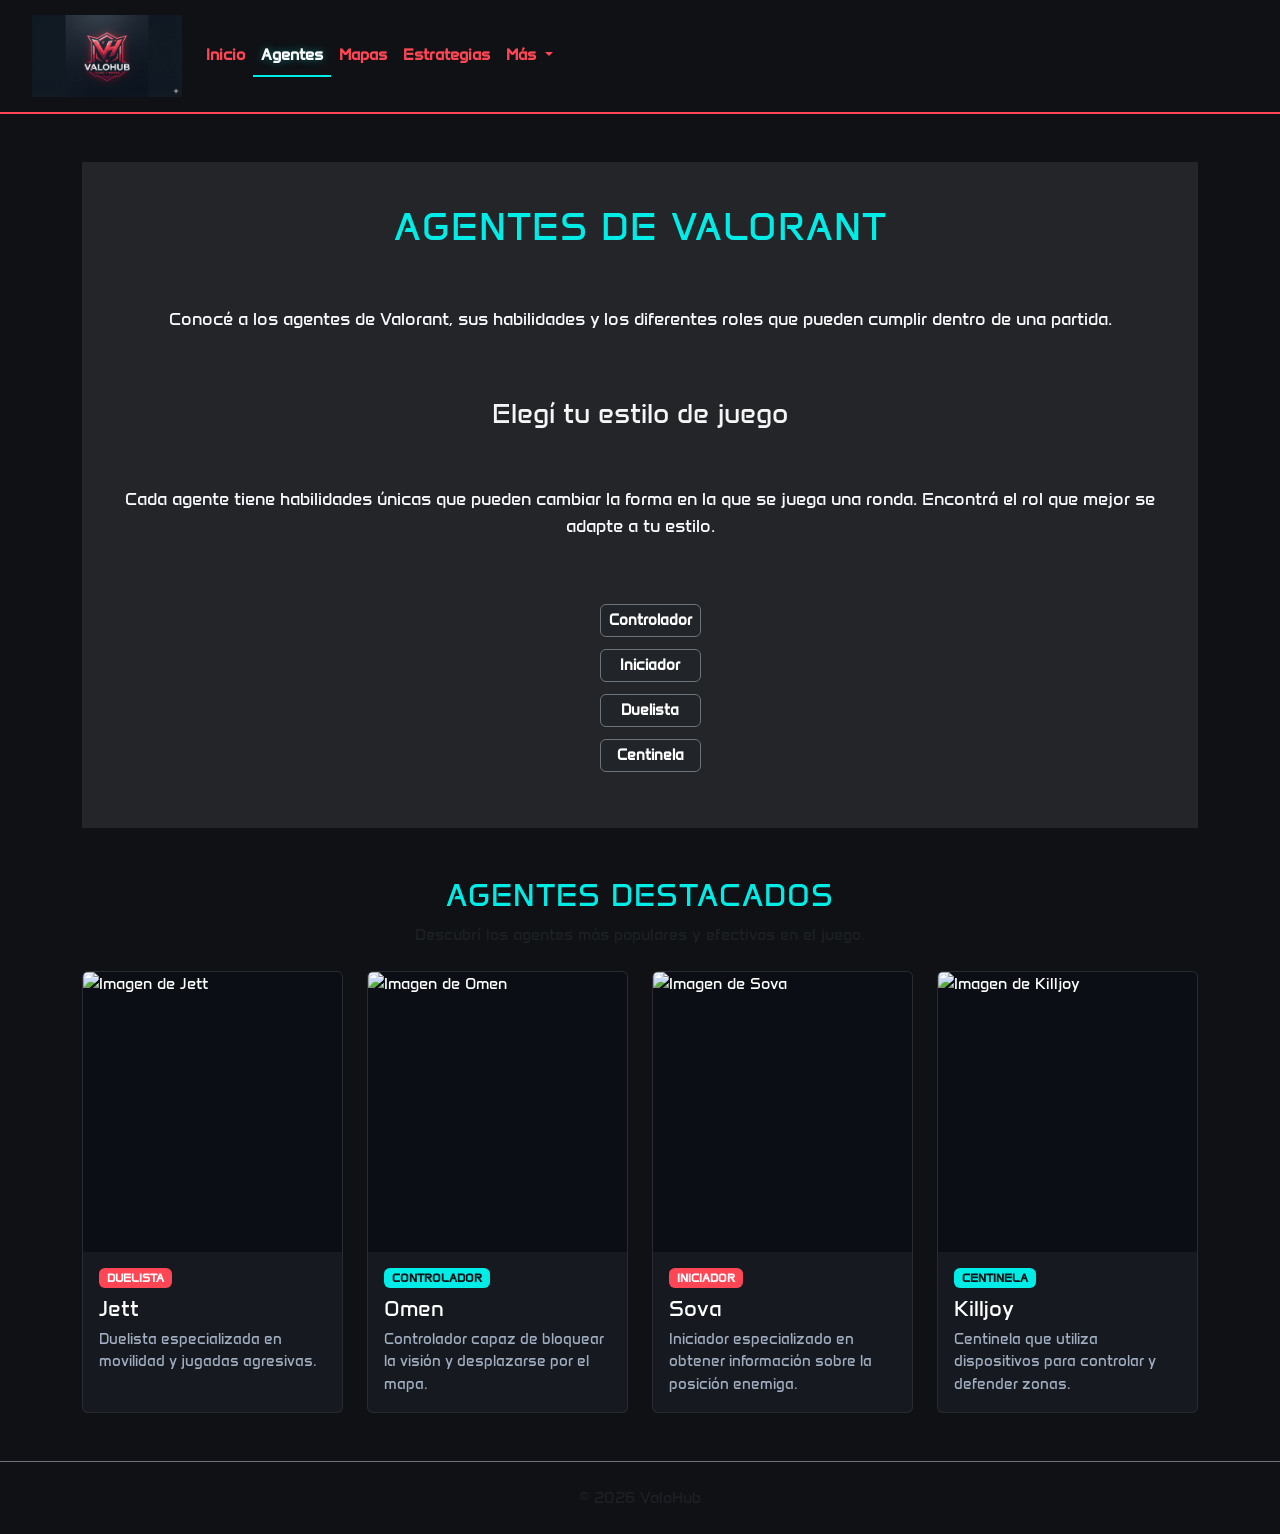
==== pages/agentes.html @ 89c1d503 "feat: entrega final Preentrega 4 ValoHub completo con Bootstrap 5 y README" ====
<!DOCTYPE html>
<html lang="es">

<head>
    <meta charset="UTF-8">
    <meta name="viewport" content="width=device-width, initial-scale=1.0">
    <title>Agentes - ValoHub</title>
    <!-- Bootstrap 5 CDN -->
    <link href="https://cdn.jsdelivr.net/npm/bootstrap@5.3.3/dist/css/bootstrap.min.css" rel="stylesheet"
        integrity="sha384-QWTKZyjpPEjISv5WaRU9OFeRpok6YctnYmDr5pNlyT2bRjXh0JMhjY6hW+ALEwIH" crossorigin="anonymous">
    <link rel="stylesheet" href="../style/style.css">
    <link rel="preconnect" href="https://fonts.googleapis.com">
    <link rel="preconnect" href="https://fonts.gstatic.com" crossorigin>
    <link href="https://fonts.googleapis.com/css2?family=Anta&display=swap" rel="stylesheet">
</head>

<body>
    <header class="encabezado">
        <nav class="navbar navbar-expand-lg">
            <div class="container-fluid">
                <a class="navbar-brand" href="../index.html">
                    <img class="logo" src="../assets/img/logopagina.jpg" alt="ValoHub logo" />
                </a>
                <button class="navbar-toggler" type="button" data-bs-toggle="collapse"
                    data-bs-target="#navbarSupportedContent" aria-controls="navbarSupportedContent"
                    aria-expanded="false" aria-label="Toggle navigation">
                    <span class="navbar-toggler-icon"></span>
                </button>
                <div class="collapse navbar-collapse" id="navbarSupportedContent">
                    <ul class="navbar-nav me-auto mb-2 mb-lg-0">
                        <li class="nav-item">
                            <a class="nav-link" href="../index.html">Inicio</a>
                        </li>
                        <li class="nav-item">
                            <a class="nav-link active" aria-current="page" href="agentes.html">Agentes</a>
                        </li>
                        <li class="nav-item">
                            <a class="nav-link" href="mapas.html">Mapas</a>
                        </li>
                        <li class="nav-item">
                            <a class="nav-link" href="estrategias.html">Estrategias</a>
                        </li>
                        <li class="nav-item dropdown">
                            <a class="nav-link dropdown-toggle" href="#" role="button" data-bs-toggle="dropdown"
                                aria-expanded="false">
                                Más
                            </a>
                            <ul class="dropdown-menu">
                                <li><a class="dropdown-item" href="#">Parches</a></li>
                                <li><a class="dropdown-item" href="#">Esports</a></li>
                                <li>
                                    <hr class="dropdown-divider">
                                </li>
                            </ul>
                        </li>
                    </ul>
                </div>
            </div>
        </nav>
    </header>

    <main class="container my-5">
        <!-- Sección de introducción -->
        <section class="contenido-principal text-center mb-5">
            <h1 class="titulo-seccion mb-3">Agentes de Valorant</h1>
            <p class="texto-introduccion text-light mb-4">Conocé a los agentes de Valorant, sus habilidades y los
                diferentes roles que pueden cumplir dentro de una partida.</p>

            <h2 class="titulo-secundario text-cyan mb-3">Elegí tu estilo de juego</h2>
            <p class="texto-introduccion text-light mb-4">Cada agente tiene habilidades únicas que pueden cambiar la
                forma en la que se juega una ronda. Encontrá el rol que mejor se adapte a tu estilo.</p>

            <ul class="list-inline lista-roles">
                <li class="list-inline-item badge bg-dark border border-secondary mx-1 p-2">Controlador</li>
                <li class="list-inline-item badge bg-dark border border-secondary mx-1 p-2">Iniciador</li>
                <li class="list-inline-item badge bg-dark border border-secondary mx-1 p-2">Duelista</li>
                <li class="list-inline-item badge bg-dark border border-secondary mx-1 p-2">Centinela</li>
            </ul>
        </section>

        <!-- Sección de Agentes Destacados con Grid y Cards -->
        <section class="agentes-destacados">
            <div class="text-center mb-4">
                <h2 class="titulo-seccion">Agentes Destacados</h2>
                <p class="text-muted">Descubrí los agentes más populares y efectivos en el juego.</p>
            </div>

            <div class="row g-4">
                <!-- Tarjeta 1: Jett -->
                <div class="col-12 col-sm-6 col-lg-3">
                    <article class="card card-valohub h-100">
                        <img src="../assets/img/jett.jpg" class="card-img-top" alt="Imagen de Jett">
                        <div class="card-body d-flex flex-column">
                            <span class="badge badge-rojo mb-2 w-auto me-auto">Duelista</span>
                            <h4 class="card-title rol-agente">Jett</h4>
                            <p class="card-text flex-grow-1">Duelista especializada en movilidad y jugadas agresivas.
                            </p>
                        </div>
                    </article>
                </div>

                <!-- Tarjeta 2: Omen -->
                <div class="col-12 col-sm-6 col-lg-3">
                    <article class="card card-valohub h-100">
                        <img src="../assets/img/omen.jpg" class="card-img-top" alt="Imagen de Omen">
                        <div class="card-body d-flex flex-column">
                            <span class="badge badge-cian mb-2 w-auto me-auto">Controlador</span>
                            <h4 class="card-title rol-agente">Omen</h4>
                            <p class="card-text flex-grow-1">Controlador capaz de bloquear la visión y desplazarse por
                                el mapa.</p>
                        </div>
                    </article>
                </div>

                <!-- Tarjeta 3: Sova -->
                <div class="col-12 col-sm-6 col-lg-3">
                    <article class="card card-valohub h-100">
                        <img src="../assets/img/sova.jpg" class="card-img-top" alt="Imagen de Sova">
                        <div class="card-body d-flex flex-column">
                            <span class="badge badge-rojo mb-2 w-auto me-auto">Iniciador</span>
                            <h4 class="card-title rol-agente">Sova</h4>
                            <p class="card-text flex-grow-1">Iniciador especializado en obtener información sobre la
                                posición enemiga.</p>
                        </div>
                    </article>
                </div>

                <!-- Tarjeta 4: Killjoy -->
                <div class="col-12 col-sm-6 col-lg-3">
                    <article class="card card-valohub h-100">
                        <img src="../assets/img/killjoy.jpg" class="card-img-top" alt="Imagen de Killjoy">
                        <div class="card-body d-flex flex-column">
                            <span class="badge badge-cian mb-2 w-auto me-auto">Centinela</span>
                            <h4 class="card-title rol-agente">Killjoy</h4>
                            <p class="card-text flex-grow-1">Centinela que utiliza dispositivos para controlar y
                                defender zonas.</p>
                        </div>
                    </article>
                </div>
            </div>
        </section>
    </main>

    <footer class="pie-pagina text-center py-4 mt-5 text-muted border-top border-secondary">
        <p class="mb-0">© 2026 ValoHub</p>
    </footer>
    <script src="https://cdn.jsdelivr.net/npm/bootstrap@5.3.3/dist/js/bootstrap.bundle.min.js"
        integrity="sha384-YvpcrYf0tY3lHB60NNkmXc5s9fDVZLESaAA55NDzOxhy9GkcIdslK1eN7N6jIeHz"
        crossorigin="anonymous"></script>
</body>

</html
---- style/style.css ----
/*estilos generales*/
* {
    margin: 0;
    padding: 0;
    box-sizing: border-box;
}

body {
    color: #F5F5F5;
    background-color: #0F1115;
    margin: 0;
}

.anta-regular {
    font-family: "Anta", sans-serif;
    font-weight: 400;
    font-style: normal;
}

body {
    font-family: "Anta", sans-serif;
    font-weight: 400;
    font-style: normal;
}
/*transiciones globales para elementos interactivos*/
a, .btn, .nav-link, .card, .dropwdown-item {
    transition: all 0.3s ease;
}
/*estilos de la barra de navegacion*/
.logo {
   max-width: 200px;
    height: auto;
}
header .navbar {
    background-color: #0F1115;
    border-bottom: 2px solid #FF4655;
    padding: 10px 20px;
}
.navbar-brand .logo {
    max-width: 150px;
    height: auto;
}
/*selectores especificos para los links del menu*/
header .navbar-nav .nav-link {
    color: #FF4655;
    font-size: 1rem; 
    font-weight: 600;
        
}
/* Contenedor del menú desplegable */
.dropdown-menu {
    background-color: #161920;
    border: 1px solid rgba(255, 70, 85, 0.4); 
    box-shadow: 0 8px 24px rgba(0, 0, 0, 0.8);
    border-radius: 8px;
    padding: 0.5rem 0;
    margin-top: 0.5rem !important; 
}

/* Opciones individuales del menú */
.dropdown-item {
    color: #E2E8F0;
    font-family: 'Anta', sans-serif;
    font-size: 0.95rem;
    padding: 0.5rem 1.2rem;
    transition: all 0.2s ease;
    text-transform: capitalize;
}

/* Estado hover*/
.dropdown-item:hover, 
.dropdown-item:focus {
    background-color: rgba(255, 70, 85, 0.2);
    color: #00ECE6;
}

/* Línea divisoria dentro del dropdown*/
.dropdown-divider {
    border-color: rgba(255, 255, 255, 0.1);
}
/*estados interactivos limpios*/
header .navbar-nav .nav-link.active {
    transform: translateY(0);
    color: #FFFFFF;
    border-bottom: 2px solid #00ECE6;
    font-weight: 700;
    text-shadow: 0 0 8px rgba(0, 236, 230, 0.4);
}

/*contenido principal*/
.contenido-principal {
    display: flex;
    flex-direction: column;
    align-items: center;
    padding: 40px;
    gap: 40px;
    background-color: #232529;
}

.carousel {
    width: 100vw;              
    position: relative;
    left: 50%;
    right: 50%;
    margin-left: -50vw;       
    margin-right: -50vw;
    margin-top: 0;            
    margin-bottom: 3rem;      
    border-radius: 0;         
    overflow: hidden;
    box-shadow: 0 10px 30px rgba(0, 0, 0, 0.9);
    border-bottom: 3px solid #FF4655; 
}

.carousel-item {
    height: 520px;            
    background-color: #0F1115;
    position: relative;
}


.carousel-item::after {
    content: '';
    position: absolute;
    inset: 0;
    background: rgba(15, 17, 21, 0.5);
    z-index: 1;
}

.carousel-img {
    height: 100%;
    width: 100%;
    object-fit: cover;
    object-position: center;
}

.carousel .carousel-caption {
    z-index: 2;
    top: 50%;
    left: 50%;
    bottom: auto;
    transform: translate(-50%, -50%);
    width: 80%;
    padding: 0;
    font-family: 'Anta', sans-serif;
    text-align: center;
}

.carousel .carousel-caption h5 {
    color: #FFFFFF;
    font-size: 3.5rem;
    font-weight: 900;
    text-transform: uppercase;
    letter-spacing: 2px;
    line-height: 1.1;
    margin-bottom: 1rem;
    text-shadow: 0 4px 15px rgba(0, 0, 0, 0.9);
}

.carousel .carousel-caption p {
    color: #E2E8F0;
    font-size: 1.2rem;
    font-weight: 600;
    text-transform: uppercase;
    letter-spacing: 1px;
    text-shadow: 0 2px 8px rgba(0, 0, 0, 0.9);
    margin-bottom: 0;
}

/* Controles e indicadores */
.carousel-control-prev, 
.carousel-control-next {
    width: 7%;
    transition: background-color 0.3s ease;
    z-index: 3;
}

.carousel-control-prev:hover, 
.carousel-control-next:hover {
    background: rgba(255, 70, 85, 0.25);
}

.carousel-indicators {
    z-index: 3;
    bottom: 1.5rem;
}
/*contenido principal*/
.titulo-seccion {
    font-family: 'Anta', sans-serif;
    color: #00ECE6;
    text-transform: uppercase;
    letter-spacing: 1px;
}

/* Estilo para las Cards */
.card-valohub {
    background-color: #161920;
    border: 1px solid rgba(255, 255, 255, 0.08);
    color: #FFFFFF;
    transition: transform 0.3s ease, border-color 0.3s ease, box-shadow 0.3s ease;
}

.card-valohub:hover {
    transform: translateY(-5px); /* Efecto de elevación al pasar el mouse */
    border-color: #FF4655;
    box-shadow: 0 8px 20px rgba(255, 70, 85, 0.25);
}

.card-valohub .card-img-top {
    height: 280px;
    object-fit: cover;
    object-position: center top;
    background-color: #0B0E14;
}

.card-valohub .card-title {
    font-family: 'Anta', sans-serif;
    color: #FFFFFF;
}

.card-valohub .card-text {
    color: #A0AEC0;
    font-size: 0.95rem;
}

/* Badges / Etiquetas */
.badge-rojo {
    background-color: #FF4655;
    color: #FFF;
    font-size: 0.75rem;
    text-transform: uppercase;
}

.badge-cian {
    background-color: #00ECE6;
    color: #0F1115;
    font-size: 0.75rem;
    text-transform: uppercase;
    font-weight: bold;
}

/* Botones con estilo */
.btn-valohub {
    background-color: transparent;
    border: 1px solid #00ECE6;
    color: #00ECE6;
    font-family: 'Anta', sans-serif;
    text-transform: uppercase;
    transition: all 0.3s ease;
}

.btn-valohub:hover {
    background-color: #00ECE6;
    color: #0F1115;
    box-shadow: 0 0 12px rgba(0, 236, 230, 0.4);
}

.btn-valohub-rojo {
    background-color: #FF4655;
    color: #FFFFFF;
    font-family: 'Anta', sans-serif;
    text-transform: uppercase;
    border: none;
    transition: all 0.3s ease;
}

.btn-valohub-rojo:hover {
    background-color: #E03E4C;
    color: #FFFFFF;
    box-shadow: 0 0 15px rgba(255, 70, 85, 0.5);
}

/* Banner de actualización */
.banner-destacado {
    background: linear-gradient(135deg, #161920 0%, #0F1115 100%);
    border: 1px solid rgba(0, 236, 230, 0.3);
}
.titulo-principal {
    font-size: 36px;
    margin-bottom: 20px;
}

.texto-introduccion {
    font-size: 18px;
    margin-bottom: 20px;
}

.titulo-secundario {
    font-size: 28px;
    margin-bottom: 15px;
}

.titulo-terciario {
    font-size: 24px;
    margin-bottom: 10px;
}

/*contenido secundario*/
.contenido-secundario {
    padding: 40px;
    background-color: #232529;
    gap: 20px;
    display: flex;
    align-items: center;
}

.contenido-secundario ul {
    list-style: disc;
    padding-left: 40px;
    display: flex;
    flex-direction: column;
    gap: 10px;
}

/*pie de pagina*/
.pie-pagina {
    background-color: #0F1115;
    color: #F5F5F5;
    text-align: center;
    padding: 40px;
    margin-top: 50px;
}

/*estilos de la pagina de agentes*/
.pagina-agentes .contenido-principal {
    display: flex;
    flex-direction: column;
    padding: 40px;
    gap: 20px;
}

.contenedor-agentes {
    display: flex;
    flex-wrap: wrap;
    gap: 20px;
}

.tarjeta-agente {
    background-color: #1A1D24;
    padding: 25px;
    border-radius: 8px;
    width: 280px;
    display: flex;
    flex-direction: column;
    box-sizing: border-box;
    justify-content: space-between;

}

.lista-roles {
    list-style: none;
    display: flex;
    flex-direction: column;
    gap: 12px;
    font-size: 20px;
    color: #FF4655;
    padding-left: 20px;
}

.imagen-agente {
    width: 100%;
    height: 250px;
    object-fit: contain;
    /*esto lo tuve que buscar en oogle para poder ajustar las imagenes que todas tenian diferentes tamaños, aprendi algo nuevo por lo menos (pd:me dio dolores de cabeza) */
    border-radius: 4px;
}

.rol-agente {
    font-size: 22px;
    margin-bottom: 5px;
    color: #FF4655;
}
/*estilos de la pagina de estrategias*/
.intro-estrategia {
    grid-area: estrategias;
}

.tarjeta-comunicacion {
    grid-area: comunicacion;
}

.tarjeta-control {
    grid-area: control;
}

.diagrama-tactico {
    grid-area: tactico;
    background-color: #1f2326;
    padding: 20px;
    border-radius: 8px;
    border-left: 4px solid #FF4655;
    min-width: 0;
}
.diagrama-tactico figure {
    margin: 0;
    text-align: center;
}
.diagrama-tactico img {
    width: 100%;
    max-width: 600px;
    height: auto;
    display: block;
    margin:20px auto;
    border-radius: 8px;
    border:1px solid #FF4655; 
}
.contenedor-estrategia {
    display: grid;
    grid-template-columns: 1fr;
    grid-template-areas:
        "estrategias"
        "comunicacion"
        "control"
        "tactico";
    gap: 20px;
    padding: 20px;
}

@media (min-width: 1024px) {
     .contenedor-estrategia {
        grid-template-columns: 1fr 1fr;
        grid-template-areas:
            "estrategias estrategias"
            "comunicacion control"
            "tactico tactico";
    }
}
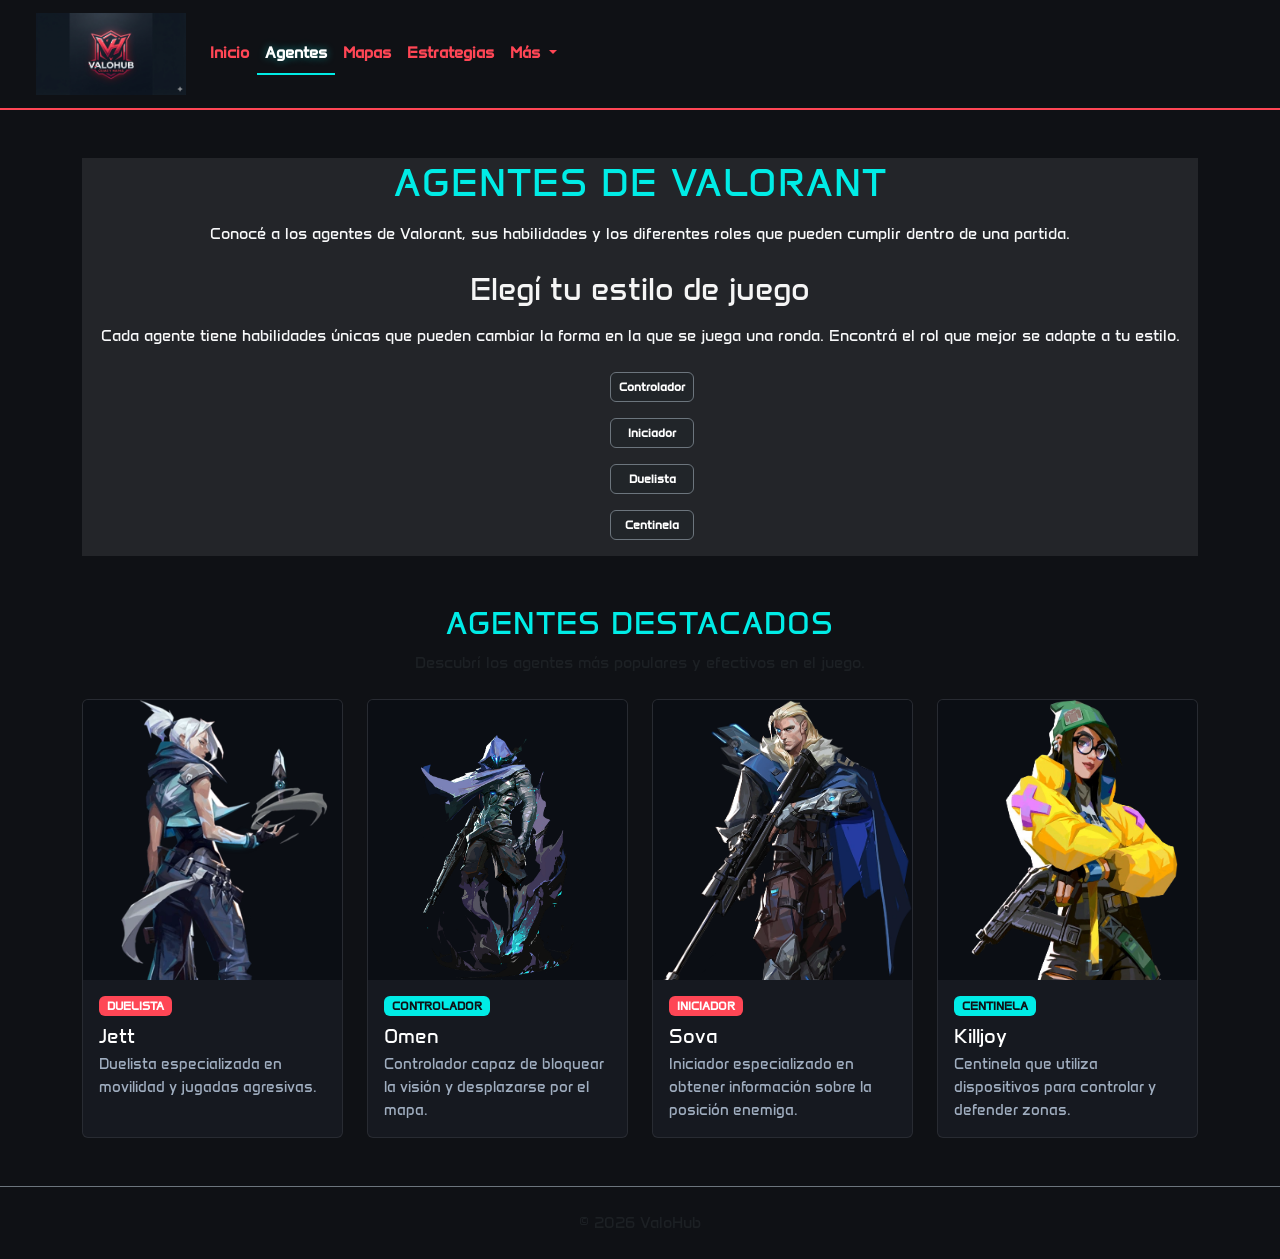
==== commit 3afe837d: "corrijo rutas html" ====
--- a/pages/agentes.html
+++ b/pages/agentes.html
@@ -4,10 +4,14 @@
 <head>
     <meta charset="UTF-8">
     <meta name="viewport" content="width=device-width, initial-scale=1.0">
-    <title>Agentes - ValoHub</title>
-    <!-- Bootstrap 5 CDN -->
-    <link href="https://cdn.jsdelivr.net/npm/bootstrap@5.3.3/dist/css/bootstrap.min.css" rel="stylesheet"
-        integrity="sha384-QWTKZyjpPEjISv5WaRU9OFeRpok6YctnYmDr5pNlyT2bRjXh0JMhjY6hW+ALEwIH" crossorigin="anonymous">
+    <meta name="keywords"
+        content="notas de parche, patch notes valorant, balance de agentes, actualizaciones, rotación de mapas"">
+    <meta name="description"
+        content="Resumen de las notas de parche de Valorant: ajustes de balance de agentes, rotación de mapas y corrección de errores."">
+     <title>Notas de parche de Valorant: cambios y balance | ValoHub</title>
+    <link href="https://cdn.jsdelivr.net/npm/bootstrap@5.3.8/dist/css/bootstrap.min.css" rel="stylesheet"
+        integrity="sha384-sRIl4kxILFvY47J16cr9ZwB07vP4J8+LH7qKQnuqkuIAvNWLzeN8tE5YBujZqJLB" crossorigin="anonymous">
+    <link rel="stylesheet" href="https://unpkg.com/aos@next/dist/aos.css" />
     <link rel="stylesheet" href="../style/style.css">
     <link rel="preconnect" href="https://fonts.googleapis.com">
     <link rel="preconnect" href="https://fonts.gstatic.com" crossorigin>
@@ -46,8 +50,8 @@
                                 Más
                             </a>
                             <ul class="dropdown-menu">
-                                <li><a class="dropdown-item" href="#">Parches</a></li>
-                                <li><a class="dropdown-item" href="#">Esports</a></li>
+                                <li><a class="dropdown-item" href="parches.html">Parches</a></li>
+                                <li><a class="dropdown-item" href="esports.html">Esports</a></li>
                                 <li>
                                     <hr class="dropdown-divider">
                                 </li>
@@ -144,9 +148,13 @@
     <footer class="pie-pagina text-center py-4 mt-5 text-muted border-top border-secondary">
         <p class="mb-0">© 2026 ValoHub</p>
     </footer>
-    <script src="https://cdn.jsdelivr.net/npm/bootstrap@5.3.3/dist/js/bootstrap.bundle.min.js"
-        integrity="sha384-YvpcrYf0tY3lHB60NNkmXc5s9fDVZLESaAA55NDzOxhy9GkcIdslK1eN7N6jIeHz"
+    <script src="https://cdn.jsdelivr.net/npm/bootstrap@5.3.8/dist/js/bootstrap.bundle.min.js"
+        integrity="sha384-FKyoEForCGlyvwx9Hj09JcYn3nv7wiPVlz7YYwJrWVcXK/BmnVDxM+D2scQbITxI"
         crossorigin="anonymous"></script>
+    <script src="https://unpkg.com/aos@next/dist/aos.js"></script>
+    <script>
+        AOS.init();
+    </script>
 </body>
 
-</html+</html>
--- a/style/style.css
+++ b/style/style.css
@@ -1,427 +1,461 @@
-/*estilos generales*/
+@charset "UTF-8";
 * {
-    margin: 0;
-    padding: 0;
-    box-sizing: border-box;
+  margin: 0;
+  padding: 0;
+  box-sizing: border-box;
 }
 
 body {
-    color: #F5F5F5;
-    background-color: #0F1115;
-    margin: 0;
-}
-
-.anta-regular {
-    font-family: "Anta", sans-serif;
-    font-weight: 400;
-    font-style: normal;
+  color: #F5F5F5;
+  background-color: #0F1115;
+  margin: 0;
 }
 
 body {
-    font-family: "Anta", sans-serif;
-    font-weight: 400;
-    font-style: normal;
-}
-/*transiciones globales para elementos interactivos*/
-a, .btn, .nav-link, .card, .dropwdown-item {
-    transition: all 0.3s ease;
-}
-/*estilos de la barra de navegacion*/
+  font-family: "Anta", sans-serif;
+  font-weight: 400;
+  font-style: normal;
+}
+
+.titulo-seccion {
+  font-family: "Anta", sans-serif;
+  color: #00ECE6;
+  text-transform: uppercase;
+  letter-spacing: 1px;
+}
+
+/* Animación con @keyframes de más de dos pasos (Flotación) */
+@keyframes entradaSuave {
+  0% {
+    opacity: 0;
+    transform: translateY(30px);
+  }
+  50% {
+    opacity: 0.6;
+    transform: translateY(10px);
+  }
+  100% {
+    opacity: 1;
+    transform: translateY(0);
+  }
+}
+.animar-entrada {
+  animation: entradaSuave 1.2s ease-out forwards;
+}
+
+@media (prefers-reduced-motion: reduce) {
+  *,
+  *::before,
+  *::after {
+    animation-duration: 0.01ms !important;
+    animation-iteration-count: 1 !important;
+    transition-duration: 0.01ms !important;
+    scroll-behavior: auto !important;
+  }
+}
 .logo {
-   max-width: 200px;
-    height: auto;
-}
+  max-width: 200px;
+  height: auto;
+}
+
 header .navbar {
-    background-color: #0F1115;
-    border-bottom: 2px solid #FF4655;
-    padding: 10px 20px;
-}
+  background-color: #0F1115;
+  border-bottom: 2px solid #FF4655;
+  padding: 0.5rem 1.5rem;
+}
+
 .navbar-brand .logo {
-    max-width: 150px;
-    height: auto;
-}
-/*selectores especificos para los links del menu*/
+  max-width: 150px;
+  height: auto;
+}
+
+.pie-pagina {
+  background-color: #0F1115;
+  color: #F5F5F5;
+  text-align: center;
+  padding: 2.5;
+  margin-top: 3rem;
+}
+
 header .navbar-nav .nav-link {
-    color: #FF4655;
-    font-size: 1rem; 
-    font-weight: 600;
-        
-}
-/* Contenedor del menú desplegable */
+  color: #FF4655;
+  font-size: 1rem;
+  font-weight: 600;
+}
+header .navbar-nav .nav-link.active {
+  transform: translateY(0);
+  color: #FFFFFF;
+  border-bottom: 2px solid #00ECE6;
+  font-weight: 700;
+  text-shadow: 0 0 8px rgba(0, 236, 230, 0.4);
+}
+
 .dropdown-menu {
-    background-color: #161920;
-    border: 1px solid rgba(255, 70, 85, 0.4); 
-    box-shadow: 0 8px 24px rgba(0, 0, 0, 0.8);
-    border-radius: 8px;
-    padding: 0.5rem 0;
-    margin-top: 0.5rem !important; 
-}
-
-/* Opciones individuales del menú */
+  background-color: #161920;
+  border: 1px solid rgba(255, 70, 85, 0.4);
+  box-shadow: 0 8px 24px rgba(0, 0, 0, 0.8);
+  border-radius: 8px;
+  padding: 0.5rem 0;
+  margin-top: 0.5rem !important;
+}
+
 .dropdown-item {
-    color: #E2E8F0;
-    font-family: 'Anta', sans-serif;
-    font-size: 0.95rem;
-    padding: 0.5rem 1.2rem;
-    transition: all 0.2s ease;
-    text-transform: capitalize;
-}
-
-/* Estado hover*/
-.dropdown-item:hover, 
-.dropdown-item:focus {
-    background-color: rgba(255, 70, 85, 0.2);
-    color: #00ECE6;
-}
-
-/* Línea divisoria dentro del dropdown*/
+  color: #E2E8F0;
+  font-family: "Anta", sans-serif;
+  font-size: 0.95rem;
+  padding: 0.5rem 1.5rem;
+  transition: all 0.2s ease;
+  text-transform: capitalize;
+}
+.dropdown-item:hover, .dropdown-item:focus {
+  background-color: rgba(255, 70, 85, 0.2);
+  color: #00ECE6;
+}
+
 .dropdown-divider {
-    border-color: rgba(255, 255, 255, 0.1);
-}
-/*estados interactivos limpios*/
-header .navbar-nav .nav-link.active {
-    transform: translateY(0);
-    color: #FFFFFF;
-    border-bottom: 2px solid #00ECE6;
-    font-weight: 700;
-    text-shadow: 0 0 8px rgba(0, 236, 230, 0.4);
-}
-
-/*contenido principal*/
-.contenido-principal {
-    display: flex;
-    flex-direction: column;
-    align-items: center;
-    padding: 40px;
-    gap: 40px;
-    background-color: #232529;
-}
-
-.carousel {
-    width: 100vw;              
-    position: relative;
-    left: 50%;
-    right: 50%;
-    margin-left: -50vw;       
-    margin-right: -50vw;
-    margin-top: 0;            
-    margin-bottom: 3rem;      
-    border-radius: 0;         
-    overflow: hidden;
-    box-shadow: 0 10px 30px rgba(0, 0, 0, 0.9);
-    border-bottom: 3px solid #FF4655; 
-}
-
-.carousel-item {
-    height: 520px;            
-    background-color: #0F1115;
-    position: relative;
-}
-
-
-.carousel-item::after {
-    content: '';
-    position: absolute;
-    inset: 0;
-    background: rgba(15, 17, 21, 0.5);
-    z-index: 1;
-}
-
-.carousel-img {
-    height: 100%;
-    width: 100%;
-    object-fit: cover;
-    object-position: center;
-}
-
-.carousel .carousel-caption {
-    z-index: 2;
-    top: 50%;
-    left: 50%;
-    bottom: auto;
-    transform: translate(-50%, -50%);
-    width: 80%;
-    padding: 0;
-    font-family: 'Anta', sans-serif;
-    text-align: center;
-}
-
-.carousel .carousel-caption h5 {
-    color: #FFFFFF;
-    font-size: 3.5rem;
-    font-weight: 900;
-    text-transform: uppercase;
-    letter-spacing: 2px;
-    line-height: 1.1;
-    margin-bottom: 1rem;
-    text-shadow: 0 4px 15px rgba(0, 0, 0, 0.9);
-}
-
-.carousel .carousel-caption p {
-    color: #E2E8F0;
-    font-size: 1.2rem;
-    font-weight: 600;
-    text-transform: uppercase;
-    letter-spacing: 1px;
-    text-shadow: 0 2px 8px rgba(0, 0, 0, 0.9);
-    margin-bottom: 0;
-}
-
-/* Controles e indicadores */
-.carousel-control-prev, 
-.carousel-control-next {
-    width: 7%;
-    transition: background-color 0.3s ease;
-    z-index: 3;
-}
-
-.carousel-control-prev:hover, 
-.carousel-control-next:hover {
-    background: rgba(255, 70, 85, 0.25);
-}
-
-.carousel-indicators {
-    z-index: 3;
-    bottom: 1.5rem;
-}
-/*contenido principal*/
-.titulo-seccion {
-    font-family: 'Anta', sans-serif;
-    color: #00ECE6;
-    text-transform: uppercase;
-    letter-spacing: 1px;
-}
-
-/* Estilo para las Cards */
+  border-color: rgba(255, 255, 255, 0.1);
+}
+
 .card-valohub {
-    background-color: #161920;
-    border: 1px solid rgba(255, 255, 255, 0.08);
-    color: #FFFFFF;
-    transition: transform 0.3s ease, border-color 0.3s ease, box-shadow 0.3s ease;
-}
-
+  background-color: #161920;
+  border: 1px solid rgba(255, 255, 255, 0.08);
+  color: #FFFFFF;
+  transition: transform 0.3s ease-out, box-shadow 0.3s ease-out;
+}
 .card-valohub:hover {
-    transform: translateY(-5px); /* Efecto de elevación al pasar el mouse */
-    border-color: #FF4655;
-    box-shadow: 0 8px 20px rgba(255, 70, 85, 0.25);
-}
-
+  transform: translateY(-5px);
+  scale: 1.02;
+  border-color: #FF4655;
+  box-shadow: 0 8px 20px rgba(255, 70, 85, 0.25);
+}
 .card-valohub .card-img-top {
-    height: 280px;
-    object-fit: cover;
-    object-position: center top;
-    background-color: #0B0E14;
-}
-
+  height: 280px;
+  object-fit: cover;
+  object-position: center top;
+  background-color: #0B0E14;
+}
 .card-valohub .card-title {
-    font-family: 'Anta', sans-serif;
-    color: #FFFFFF;
-}
-
+  font-family: "Anta", sans-serif;
+  color: #FFFFFF;
+}
 .card-valohub .card-text {
-    color: #A0AEC0;
-    font-size: 0.95rem;
-}
-
-/* Badges / Etiquetas */
-.badge-rojo {
-    background-color: #FF4655;
-    color: #FFF;
-    font-size: 0.75rem;
-    text-transform: uppercase;
-}
-
-.badge-cian {
-    background-color: #00ECE6;
-    color: #0F1115;
-    font-size: 0.75rem;
-    text-transform: uppercase;
-    font-weight: bold;
+  color: #A0AEC0;
+  font-size: 0.95rem;
 }
 
 /* Botones con estilo */
 .btn-valohub {
-    background-color: transparent;
-    border: 1px solid #00ECE6;
-    color: #00ECE6;
-    font-family: 'Anta', sans-serif;
-    text-transform: uppercase;
-    transition: all 0.3s ease;
-}
-
+  font-family: "Anta", sans-serif;
+  text-transform: uppercase;
+  transition: transform 0.3s ease-out, box-shadow 0.3s ease-out;
+  background-color: transparent;
+  border: 1px solid #00ECE6;
+  color: #00ECE6;
+}
 .btn-valohub:hover {
-    background-color: #00ECE6;
-    color: #0F1115;
-    box-shadow: 0 0 12px rgba(0, 236, 230, 0.4);
+  background-color: #00ECE6;
+  color: #0F1115;
+  box-shadow: 0 0 12px rgba(0, 236, 230, 0.4);
 }
 
 .btn-valohub-rojo {
-    background-color: #FF4655;
-    color: #FFFFFF;
-    font-family: 'Anta', sans-serif;
-    text-transform: uppercase;
-    border: none;
-    transition: all 0.3s ease;
-}
-
+  font-family: "Anta", sans-serif;
+  text-transform: uppercase;
+  background-color: #FF4655;
+  color: #FFFFFF;
+  border: none;
+  transition: all 0.3s ease;
+}
 .btn-valohub-rojo:hover {
-    background-color: #E03E4C;
-    color: #FFFFFF;
-    box-shadow: 0 0 15px rgba(255, 70, 85, 0.5);
-}
-
-/* Banner de actualización */
+  background-color: #E03E4C;
+  color: #FFFFFF;
+  box-shadow: 0 0 15px rgba(255, 70, 85, 0.5);
+}
+
+.badge-rojo {
+  font-size: 0.75;
+  text-transform: uppercase;
+  font-weight: 700;
+  background-color: #FF4655;
+  color: #FFFFFF;
+}
+
+.badge-cian {
+  font-size: 0.75;
+  text-transform: uppercase;
+  font-weight: 700;
+  background-color: #00ECE6;
+  color: #0F1115;
+}
+
+.carousel {
+  width: 100vw;
+  position: relative;
+  left: 50%;
+  right: 50%;
+  margin-left: -50vw;
+  margin-right: -50vw;
+  margin-top: 0;
+  margin-bottom: 3rem;
+  border-radius: 0;
+  overflow: hidden;
+  box-shadow: 0 10px 30px rgba(0, 0, 0, 0.9);
+  border-bottom: 3px solid #FF4655;
+}
+.carousel .carousel-caption {
+  z-index: 2;
+  top: 50%;
+  left: 50%;
+  bottom: auto;
+  transform: translate(-50%, -50%);
+  width: 80%;
+  padding: 0;
+  font-family: "Anta", sans-serif;
+  text-align: center;
+}
+.carousel h5 {
+  color: #FFFFFF;
+  font-size: 3.5rem;
+  font-weight: 800;
+  text-transform: uppercase;
+  letter-spacing: 2px;
+  line-height: 1rem;
+  margin-bottom: 1rem;
+  text-shadow: 0 4px 15px rgba(0, 0, 0, 0.9);
+}
+.carousel p {
+  color: #E2E8F0;
+  font-size: 1.2rem;
+  font-weight: 600;
+  text-transform: uppercase;
+  letter-spacing: 1px;
+  text-shadow: 0 2px 8px rgba(0, 0, 0, 0.9);
+  margin-bottom: 0;
+}
+
+.carousel-item {
+  height: 520px;
+  background-color: #0F1115;
+  position: relative;
+}
+.carousel-item::after {
+  content: "";
+  position: absolute;
+  inset: 0;
+  background: rgba(15, 17, 21, 0.5);
+  z-index: 1;
+}
+@media (min-width: 992px) {
+  .carousel-item {
+    height: 580px;
+  }
+}
+
+.carousel-img {
+  height: 100%;
+  width: 100%;
+  object-fit: cover;
+  object-position: center;
+}
+
+.carousel-control-prev,
+.carousel-control-next {
+  width: 7%;
+  transition: 0.3s ease;
+  z-index: 3;
+}
+.carousel-control-prev:hover,
+.carousel-control-next:hover {
+  background: rgba(255, 70, 85, 0.25);
+}
+
+.carousel-indicators {
+  z-index: 3;
+  bottom: 1.2rem;
+}
+
+.contenido-principal {
+  display: flex;
+  flex-direction: column;
+  gap: 2.5;
+  align-items: center;
+  padding: 2.5;
+  background-color: #232529;
+}
+
+.titulo-secundario {
+  font-size: 1.75;
+  margin-bottom: 1rem;
+}
+
+.texto-introduccion {
+  font-size: 1.125;
+  margin-bottom: 1.5rem;
+}
+
+.lista-roles {
+  display: flex;
+  flex-direction: column;
+  gap: 1rem;
+  list-style: none;
+  font-size: 1.25rem 1.25rem;
+  color: #FF4655;
+  padding-left: 1.5rem;
+}
+
+.rol-agente {
+  font-size: 1.25rem;
+  margin-bottom: 0.312rem;
+  color: #FF4655;
+}
+
+/*TANTO PARCHES COMO LA SECCION DE ESPORTS QUEDAN VACIAS PORQUE NO ULTILIZAN NINGUN TIPO DE ESTILOS PROPIOS */
+.cabecera-texto {
+  max-width: 680px;
+}
+
+.tarjeta-estrategia .card-body {
+  position: relative;
+  padding: 1rem;
+}
+.tarjeta-estrategia .card-title::after {
+  content: "";
+  display: block;
+  width: 48px;
+  height: 2px;
+  margin-top: 0.6rem;
+  background-color: #00ECE6;
+  transform-origin: left;
+  transition: transform 0.3s ease-out;
+}
+.tarjeta-estrategia:hover .card-title::after {
+  transform: scaleX(2);
+}
+
+.numero-fondo {
+  position: absolute;
+  top: 0.5rem;
+  right: 1rem;
+  font-size: 4.5rem;
+  font-weight: 700;
+  line-height: 1;
+  color: rgba(255, 255, 255, 0.05);
+  pointer-events: none;
+  user-select: none;
+}
+
+.lista-tactica li {
+  position: relative;
+  padding-left: 1.4rem;
+  margin-bottom: 0.6rem;
+  color: #E2E8F0;
+  font-size: 0.95rem;
+}
+.lista-tactica li::before {
+  content: "›";
+  position: absolute;
+  left: 0;
+  color: #00ECE6;
+  font-weight: 700;
+}
+
+.estrategia-destacada {
+  border-left: 4px solid #FF4655;
+}
+.estrategia-destacada:hover {
+  transform: none;
+}
+
+.diagrama img {
+  border: 1px solid rgba(255, 70, 85, 0.6);
+}
+
+.pie-diagrama {
+  color: #A0AEC0;
+  font-size: 0.85rem;
+}
+
+.chip-dato {
+  border: 1px solid rgba(0, 236, 230, 0.4);
+  border-radius: 4px;
+  padding: 0.3rem 0.7rem;
+  color: #A0AEC0;
+  font-size: 0.8rem;
+  text-transform: uppercase;
+}
+.chip-dato strong {
+  margin-right: 0.25rem;
+  color: #00ECE6;
+  font-size: 1rem;
+}
+
+.paso {
+  display: flex;
+  gap: 1rem;
+  padding: 1rem 0;
+  border-top: 1px solid rgba(255, 255, 255, 0.08);
+}
+.paso h3 {
+  margin-bottom: 0.25rem;
+  color: #FFFFFF;
+  font-size: 1rem;
+}
+.paso p {
+  margin-bottom: 0;
+  color: #A0AEC0;
+  font-size: 0.95rem;
+}
+
+.paso-num {
+  flex: 0 0 2rem;
+  height: 2rem;
+  display: grid;
+  place-items: center;
+  border: 1px solid #00ECE6;
+  border-radius: 4px;
+  color: #00ECE6;
+  font-weight: 700;
+}
+
 .banner-destacado {
-    background: linear-gradient(135deg, #161920 0%, #0F1115 100%);
-    border: 1px solid rgba(0, 236, 230, 0.3);
-}
-.titulo-principal {
-    font-size: 36px;
-    margin-bottom: 20px;
-}
-
-.texto-introduccion {
-    font-size: 18px;
-    margin-bottom: 20px;
-}
-
-.titulo-secundario {
-    font-size: 28px;
-    margin-bottom: 15px;
-}
-
-.titulo-terciario {
-    font-size: 24px;
-    margin-bottom: 10px;
-}
-
-/*contenido secundario*/
-.contenido-secundario {
-    padding: 40px;
-    background-color: #232529;
-    gap: 20px;
-    display: flex;
-    align-items: center;
-}
-
-.contenido-secundario ul {
-    list-style: disc;
-    padding-left: 40px;
-    display: flex;
-    flex-direction: column;
-    gap: 10px;
-}
-
-/*pie de pagina*/
-.pie-pagina {
-    background-color: #0F1115;
-    color: #F5F5F5;
-    text-align: center;
-    padding: 40px;
-    margin-top: 50px;
-}
-
-/*estilos de la pagina de agentes*/
-.pagina-agentes .contenido-principal {
-    display: flex;
-    flex-direction: column;
-    padding: 40px;
-    gap: 20px;
-}
-
-.contenedor-agentes {
-    display: flex;
-    flex-wrap: wrap;
-    gap: 20px;
-}
-
-.tarjeta-agente {
-    background-color: #1A1D24;
-    padding: 25px;
-    border-radius: 8px;
-    width: 280px;
-    display: flex;
-    flex-direction: column;
-    box-sizing: border-box;
-    justify-content: space-between;
-
-}
-
-.lista-roles {
-    list-style: none;
-    display: flex;
-    flex-direction: column;
-    gap: 12px;
-    font-size: 20px;
-    color: #FF4655;
-    padding-left: 20px;
-}
-
-.imagen-agente {
-    width: 100%;
-    height: 250px;
-    object-fit: contain;
-    /*esto lo tuve que buscar en oogle para poder ajustar las imagenes que todas tenian diferentes tamaños, aprendi algo nuevo por lo menos (pd:me dio dolores de cabeza) */
-    border-radius: 4px;
-}
-
-.rol-agente {
-    font-size: 22px;
-    margin-bottom: 5px;
-    color: #FF4655;
-}
-/*estilos de la pagina de estrategias*/
-.intro-estrategia {
-    grid-area: estrategias;
-}
-
-.tarjeta-comunicacion {
-    grid-area: comunicacion;
-}
-
-.tarjeta-control {
-    grid-area: control;
-}
-
-.diagrama-tactico {
-    grid-area: tactico;
-    background-color: #1f2326;
-    padding: 20px;
-    border-radius: 8px;
-    border-left: 4px solid #FF4655;
-    min-width: 0;
-}
-.diagrama-tactico figure {
-    margin: 0;
-    text-align: center;
-}
-.diagrama-tactico img {
-    width: 100%;
-    max-width: 600px;
-    height: auto;
-    display: block;
-    margin:20px auto;
-    border-radius: 8px;
-    border:1px solid #FF4655; 
-}
-.contenedor-estrategia {
-    display: grid;
-    grid-template-columns: 1fr;
-    grid-template-areas:
-        "estrategias"
-        "comunicacion"
-        "control"
-        "tactico";
-    gap: 20px;
-    padding: 20px;
-}
-
-@media (min-width: 1024px) {
-     .contenedor-estrategia {
-        grid-template-columns: 1fr 1fr;
-        grid-template-areas:
-            "estrategias estrategias"
-            "comunicacion control"
-            "tactico tactico";
-    }
-}+  background: linear-gradient(135deg, #161920 0%, #0F1115 100%);
+  border: 1px solid rgba(0, 236, 230, 0.3);
+}
+
+.border-valohub {
+  border: 1px solid rgba(255, 255, 255, 0.08);
+}
+
+.card-tactical {
+  transition: transform 0.3s ease-out, box-shadow 0.3s ease-out;
+}
+.card-tactical:hover {
+  transform: translateY(-5px);
+  border-color: #FF4655;
+  box-shadow: 0 8px 20px rgba(255, 70, 85, 0.25);
+}
+
+.mapa-img-caja {
+  height: 180px;
+  overflow: hidden;
+}
+
+.hover-zoom {
+  transition: transform 0.3s ease-out;
+}
+.hover-zoom:hover {
+  transform: scale(1.08);
+}
+
+.mapa-destacado-img {
+  min-height: 300px;
+  max-height: 380px;
+  object-fit: cover;
+}
+
+.mapa-img-lateral {
+  min-height: 160px;
+  object-fit: cover;
+}
+
+/*TANTO PARCHES COMO LA SECCION DE ESPORTS QUEDAN VACIAS PORQUE NO ULTILIZAN NINGUN TIPO DE ESTILOS PROPIOS */
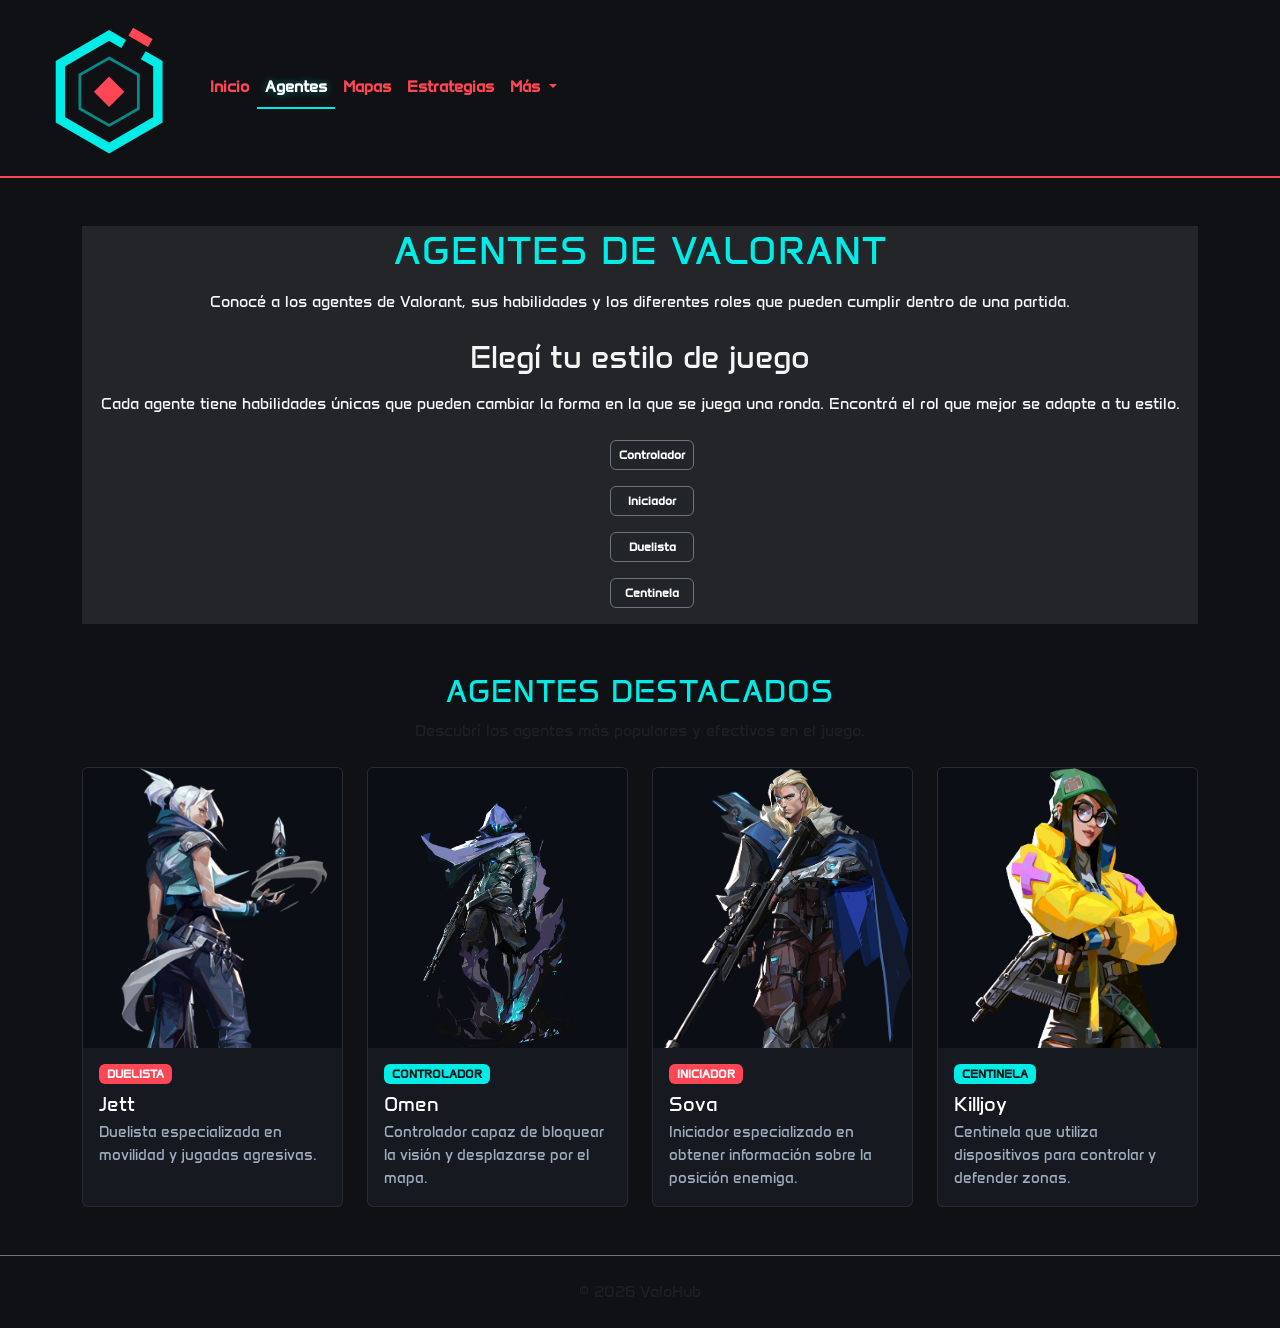
==== commit fbf6d7cd: "Incorpora nuevo logo y favicon, y corrige HTML y SEO de las páginas" ====
--- a/pages/agentes.html
+++ b/pages/agentes.html
@@ -16,6 +16,7 @@
     <link rel="preconnect" href="https://fonts.googleapis.com">
     <link rel="preconnect" href="https://fonts.gstatic.com" crossorigin>
     <link href="https://fonts.googleapis.com/css2?family=Anta&display=swap" rel="stylesheet">
+    <link rel="icon" type="image/svg+xml" href="../assets/img/favicon-valohub.svg">
 </head>
 
 <body>
@@ -23,7 +24,7 @@
         <nav class="navbar navbar-expand-lg">
             <div class="container-fluid">
                 <a class="navbar-brand" href="../index.html">
-                    <img class="logo" src="../assets/img/logopagina.jpg" alt="ValoHub logo" />
+                    <img class="logo" src="../assets/img/favicon-valohub.svg" alt="ValoHub logo" />
                 </a>
                 <button class="navbar-toggler" type="button" data-bs-toggle="collapse"
                     data-bs-target="#navbarSupportedContent" aria-controls="navbarSupportedContent"
